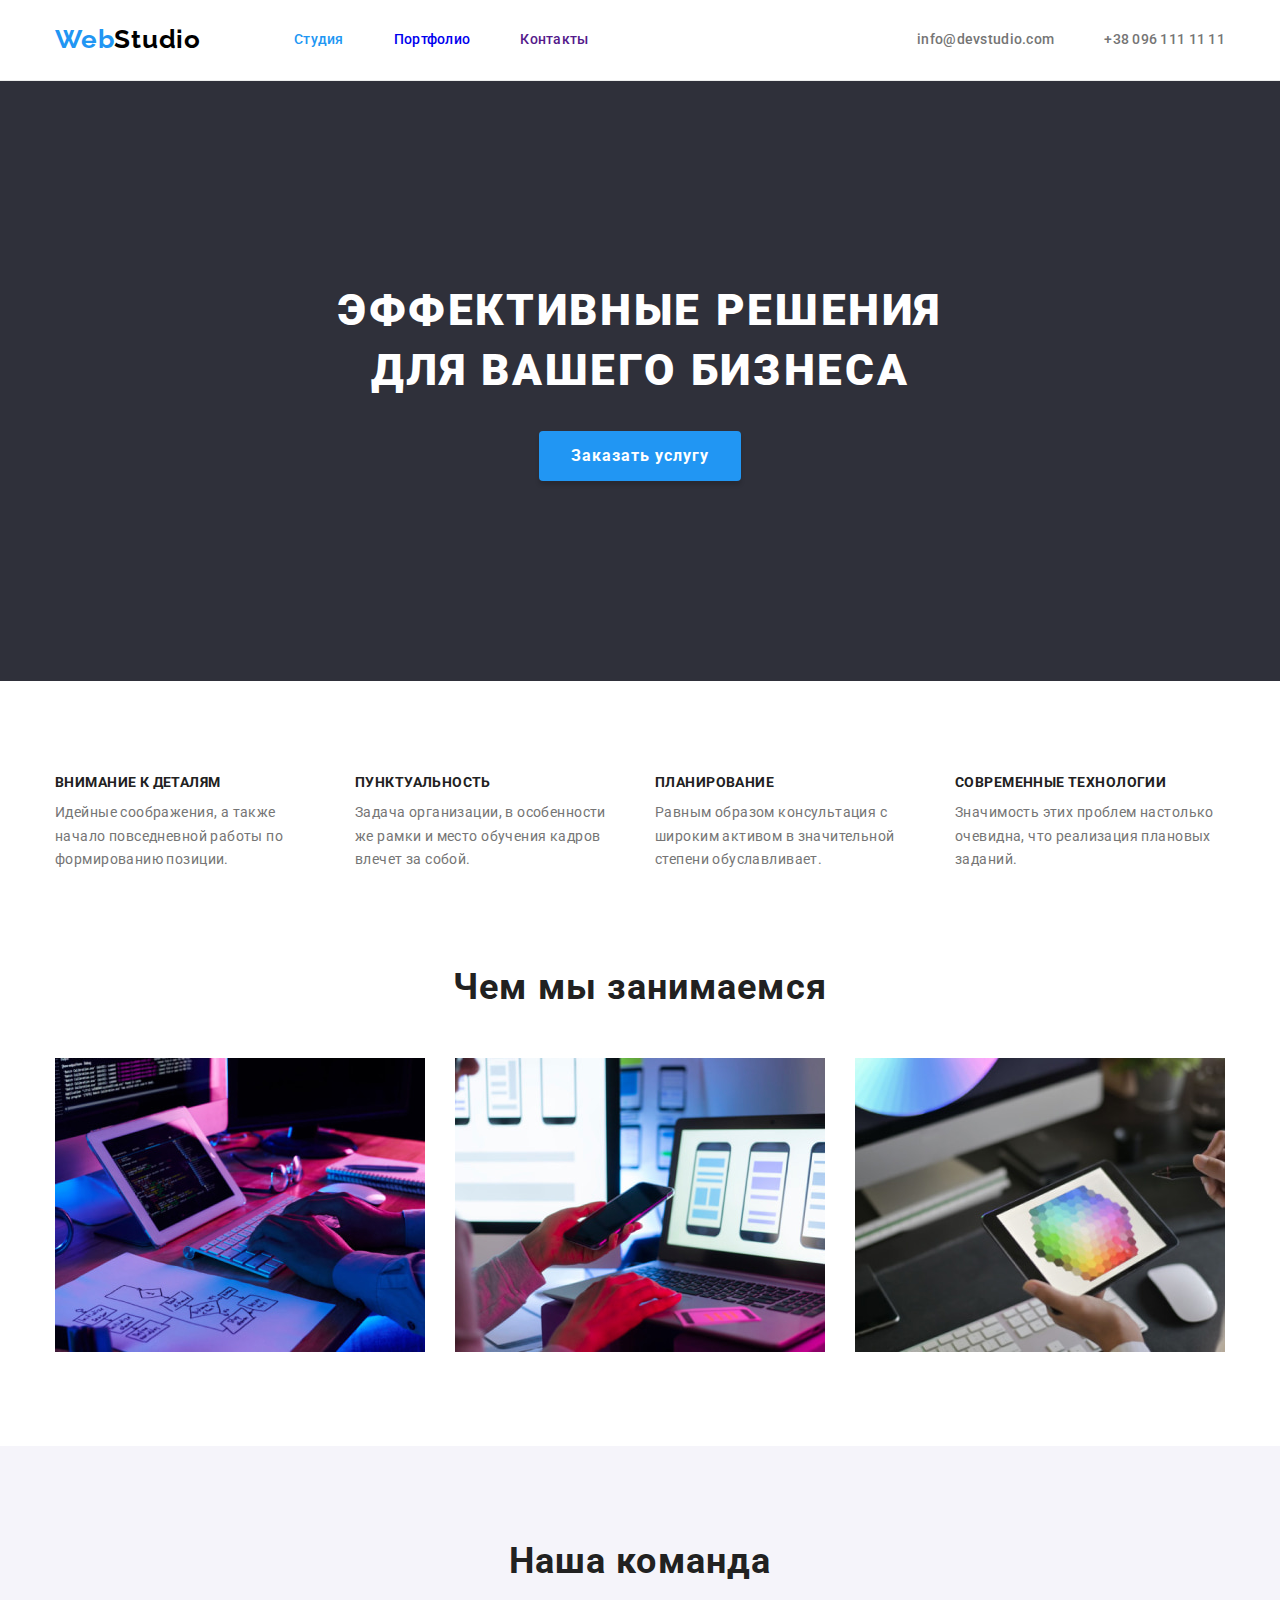
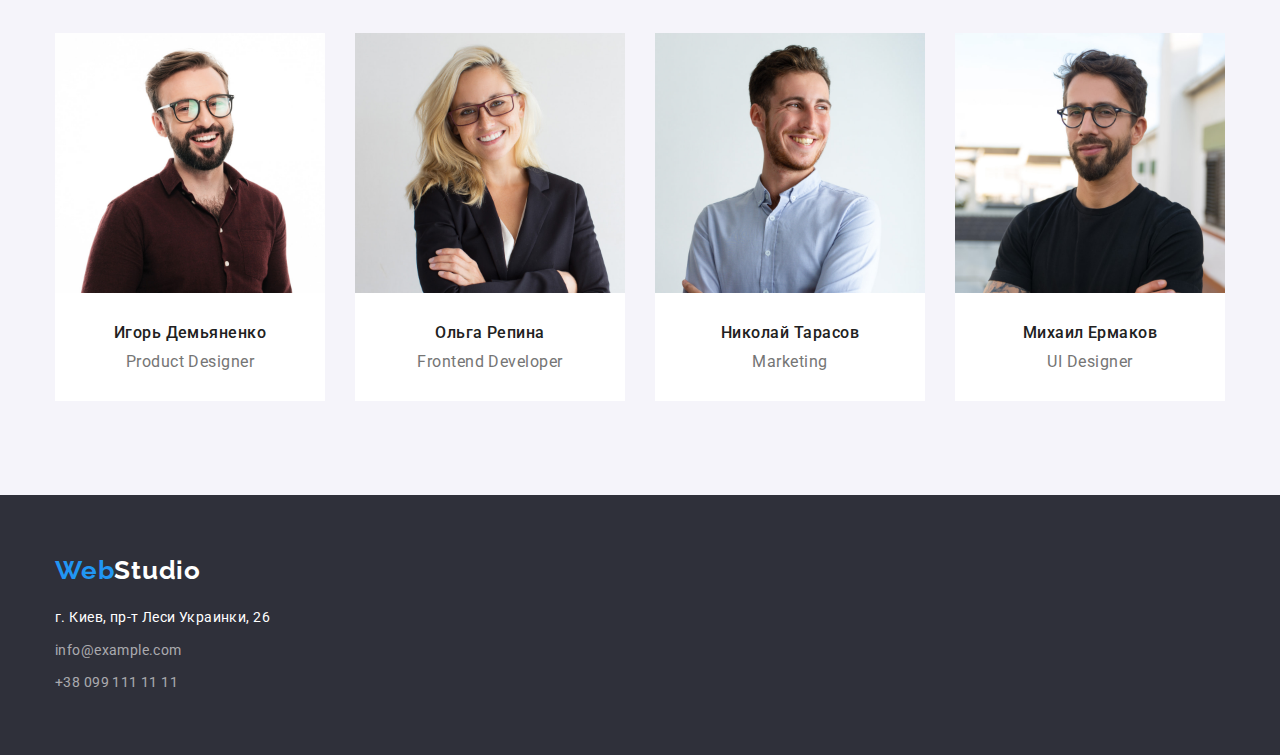
==== index.html @ 9bdc61c4 "0" ====
<!DOCTYPE html>
<html lang="en">
  <head>
    <meta charset="UTF-8" />
    <meta http-equiv="X-UA-Compatible" content="IE=edge" />
    <meta name="viewport" content="width=, initial-scale=1.0" />
    <link rel="preconnect" href="https://fonts.googleapis.com" />
    <link rel="preconnect" href="https://fonts.gstatic.com" crossorigin />
    <link
      href="https://fonts.googleapis.com/css2?family=Raleway:wght@700&family=Roboto:wght@400;500;700;900&display=swap"
      rel="stylesheet"
    />
    <link
      rel="stylesheet"
      href="https://cdnjs.cloudflare.com/ajax/libs/modern-normalize/1.1.0/modern-normalize.min.css"
    />
    <title>Document</title>
    <link rel="stylesheet" href="./css/styles.css" />
  </head>
  <body>
    <!-- header -->

    <header class="page-header">
      <div class="container header-flex">
        <nav class="nav">
          <a href="" class="logo"
            >Web<span class="logo-part-header">Studio</span></a
          >
          <ul class="site-nav">
            <li class="list nav-item">
              <a href="./index.html" class="link nav-link-current">Студия</a>
            </li>
            <li class="list nav-item">
              <a href="./portfolio.html" class="link">Портфолио</a>
            </li>
            <li class="list nav-item">
              <a href="" class="link">Контакты</a>
            </li>
          </ul>
        </nav>
        <ul class="contacts">
          <li class="list contact-item">
            <a href="info@devstudio.com" class="contact-link"
              >info@devstudio.com</a
            >
          </li>
          <li class="list contact-item">
            <a href="+380961111111" class="contact-link">+38 096 111 11 11</a>
          </li>
        </ul>
      </div>
    </header>

    <!-- main information -->

    <main>
      <section class="section-hero">
        <h1 class="title">
          ЭФФЕКТИВНЫЕ РЕШЕНИЯ<br />
          ДЛЯ ВАШЕГО бизнеса
        </h1>
        <button type="button" class="section-hero-btn">Заказать услугу</button>
      </section>
      <!-- our advantages -->
      <section class="section">
        <div class="container">
          <ul class="list our-advantages">
            <li class="item">
              <h3 class="section-title">ВНИМАНИЕ К ДЕТАЛЯМ</h3>
              <p class="section-text">
                Идейные соображения, а также начало повседневной работы по
                формированию позиции.
              </p>
            </li>
            <li class="item">
              <h3 class="section-title">ПУНКТУАЛЬНОСТЬ</h3>
              <p class="section-text">
                Задача организации, в особенности же рамки и место обучения
                кадров влечет за собой.
              </p>
            </li>
            <li class="item">
              <h3 class="section-title">ПЛАНИРОВАНИЕ</h3>
              <p class="section-text">
                Равным образом консультация с широким активом в значительной
                степени обуславливает.
              </p>
            </li>
            <li class="item">
              <h3 class="section-title">СОВРЕМЕННЫЕ ТЕХНОЛОГИИ</h3>
              <p class="section-text">
                Значимость этих проблем настолько очевидна, что реализация
                плановых заданий.
              </p>
            </li>
          </ul>
        </section>
<!-- what we are doing -->
        <section class="section-we-doing">
          <h2 class="section-title-big">Чем мы занимаемся</h2>
          <ul class="list img-working">
            <li class="img">
              <img
                src="./images/block-scheme-hands-netbook.jpg"
                alt="схема-работа-за-нетбуком"
                width="370"
              />
            </li>
            <li class="img">
              <img
                src="./images/cellphone-hands-laptop.jpg"
                alt="работа-за-смартфоном-ноутбуком"
                width="370"
              />
            </li>
            <li class="img">
              <img
                src="./images/hand-tablet.jpg"
                alt="работа-с-планшетом"
                width="370"
              />
            </li>
          </ul>
        </div>
      </section>
      <!-- our staff -->
      <section class="stuff-section">
        <div class="container">
          <h2 class="section-title-big">Наша команда</h2>
          <ul class="list stuff-cards">
            <li class="item">
              <article class="stuff-card">
                <img
                  src="./images/igor-demjanenko.jpg"
                  alt="фото-Игоря-Демьяненко"
                  width="270"
                />
                <div class="stuff-content">
                <h3 class="title-name">Игорь Демьяненко</h3>
                <p class="title-proffesion">Product Designer</p>
              </div>
              </article>
            </li>
            <li class="item">
              <article class="stuff-card">
                <img
                  src="./images/olga-repina.jpg"
                  alt="фото-Ольги-Репиной"
                  width="270"
                />
                <div class="stuff-content">
                <h3 class="title-name">Ольга Репина</h3>
                <p class="title-proffesion">Frontend Developer</p>
                </div>
              </article>
            </li>
            <li class="item">
              <article class="stuff-card">
                <img
                  src="./images/nikolay-tarasov.jpg"
                  alt="фото-Николая-Тарасова"
                  width="270"
                />
                <div class="stuff-content">
                <h3 class="title-name">Николай Тарасов</h3>
                <p class="title-proffesion">Marketing</p>
                </div>
              </article>
            </li>
            <li class="item">
              <article class="stuff-card">
                <img
                  src="./images/mihail-ermakov.jpg"
                  alt="фото-Михаила-Ермакова"
                  width="270"
                />
                <div class="stuff-content">
                <h3 class="title-name">Михаил Ермаков</h3>
                <p class="title-proffesion">UI Designer</p>
                </div>
              </article>
            </li>
          </ul>
        </div>
      </section>
    </main>
    <!-- Footer -->
    <footer class="footer">
      <div class="container footer-column">
        <a href="" class="logo logo-footer">
          Web<span class="logo-part-fotter">Studio</span></a
        >
        <address class="contacts footer-column">
          <p class="office-address">г. Киев, пр-т Леси Украинки, 26</p>

          <a href="mailto:info@example.com" class="contact-link-footer"
            >info@example.com</a
          >
          <a href="tel:+380991111111" class="contact-link-footer"
            >+38 099 111 11 11</a
          >
        </address>
      </div>
    </footer>
  </body>
</html>
---- css/styles.css ----
:root {
  --main-background: #e5e5e5;
  --dark-background: #2f303a;
  --white-color: #ffffff;
  --accent-color: #2196f3;
  --secondary-text: #212121;
  --main-text: #757575;
  --links-footer: rgba(255, 255, 255, 0.6);
}

body {
  background-color: var(--main-background);
  color: var(--main-text);
  font-family: Roboto, sans-serif;
}
h1,
h2,
h3,
h4,
h5,
h6,
ul,
p {
  margin: 0;
}
button {
  cursor: pointer;
}
.list {
  padding: 0;
  margin: 0;
  list-style: none;
}
.container {
  margin-left: auto;
  margin-right: auto;
  padding-right: 15px;
  padding-left: 15px;
  width: 1200px;
  
}
img {
  display: block;
}

/* header */

.header-flex {
  display: flex;
  justify-content: space-between;
}
.page-header {
  box-sizing: border-box;
  border-bottom: 1px solid #ececec;
  background-color: var(--white-color);
  color: var(--secondary-text);
}

/* logotype */

.logo {
  display: inline-block;
  padding-top: 24px;
  padding-bottom: 25px;
  font-family: Raleway;
  font-weight: bold;
  font-size: 26px;
  line-height: 1.19;
  letter-spacing: 0.03em;
  color: var(--accent-color);
  text-decoration: none;
}
.logo-part-header {
  color: #000;
}
.logo-part-fotter {
  color: #fff;
}

/* site navigation */

.nav {
  display: flex;
  align-items: center;
}
.site-nav {
  display: flex;
  padding-left: 93px;
  font-size: 14px;
  font-weight: 500;
  line-height: 1.14;
  letter-spacing: 0.02em;
}
.nav-item {
  padding-right: 50px;
  color: var(--secondary-text);
}
.nav-item:last-child {
  padding-right: 0;
}
.site-nav :hover,
.site-nav :focus {
  color: var(--accent-color);
}
.link {
  text-decoration: none;
  padding-top: 32px;
  padding-bottom: 32px;
}
.nav-link-current {
  color: var(--accent-color);
}

/* contacts */

.contacts {
  display: flex;
  margin-left: auto;
  margin: 0;
  padding: 0;
}
.contact-link {
  display: inline-block;
  padding-top: 32px;
  padding-bottom: 32px;
  font-weight: 500;
  font-size: 14px;
  line-height: 1.14;
  letter-spacing: 0.02em;
  color: var(--main-text);
  text-decoration: none;
  font-style: normal;
}
.contact-item {
  margin-right: 50px;
}
.contact-item:last-child {
  margin-right: 0;
}
/* section-hero */
.section-hero {
  padding-top: 200px;
  padding-bottom: 200px;
  text-align: center;
  background-color: var(--dark-background);
  color: var(--white-color);
}
.title {
  margin-top: 0;
  margin-bottom: 30px;
  text-transform: uppercase;
  font-size: 44px;
  font-weight: 900;
  line-height: 1.36;
  letter-spacing: 0.06em;
  color: var(--white-color);
}

/* button hero */

.section-hero-btn {
  border: 0;
  padding: 10px 32px;
  text-align: center;
  background-color: var(--accent-color);
  height: 50px;
  min-width: 200px;
  border-radius: 4px;
  box-shadow: 0px 4px 4px 0px #00000026;

  /* text */

  font-family: inherit;
  font-size: 16px;
  font-weight: 700;
  line-height: 1.88;
  letter-spacing: 0.06em;
  color: var(--white-color);
}
.section-hero-btn:hover,
.section-hero-btn :focus {
  background: #188ce8;
  box-shadow: 0px 4px 4px 0px #00000026;
}

/* section */

.section {
  padding-top: 94px;
  padding-bottom: 94px;
  background: var(--white-color);
}


/* our advantages */

.our-advantages {
  display: flex;
}
.section-title {
  text-align: left;
  margin-top: 0;
  margin-bottom: 10px;
  text-transform: uppercase;
  font-size: 14px;
  font-weight: 700;
  line-height: 1.14;
  letter-spacing: 0.03em;
  color: var(--secondary-text);
}
.section-text {
  text-align: left;
  font-size: 14px;
  line-height: 1.71;
  letter-spacing: 0.03em;
  color: var(--main-text);
}
.section-text:not(:last-child) {
  margin-left: 30px;
}
.section-we-doing {
  padding-bottom: 94px;
  background: var(--white-color);
}

.img-working {
  display: flex;
  justify-content: center;
}
.section-title-big {
  text-align: center;
  margin-top: 0;
  margin-bottom: 50px;
  font-size: 36px;
  font-weight: 700;
  line-height: 1.17;
  letter-spacing: 0.03em;
  color: var(--secondary-text);
}

/* our stuff */
.stuff-section {
  padding-top: 94px;
  padding-bottom: 94px;
  background: #F5F4FA;

}
.item {
  width: 270px;
  text-align: center;
  
}
.item:not(:last-child) {
  margin-right: 30px;
}
.img:not(:last-child) {
  margin-right: 30px;
}
.stuff-cards {
  display: flex;
}
.stuff-card {
  border-style: none;
  border-radius: 0px 0px 4px 4px;
}
.stuff-content {
  padding: 30px 0;
  background: var(--white-color);
}
.title-name {
 
  margin-bottom: 10px;
  font-size: 16px;
  font-weight: 500;
  line-height: 1.19;
  letter-spacing: 0.03em;
  color: var(--secondary-text);
}
.title-proffesion {
  
  font-size: 16px;
  font-weight: 400;
  line-height: 1.19;
  letter-spacing: 0.03em;
  color: var(--main-text);
}

/* footer */

.footer-column {
  flex-direction: column;
}
.footer {
  padding-top: 60px;
  padding-bottom: 60px;
  background-color: var(--dark-background);
}
.office-address {
  color: var(--white-color);
  font-size: 14px;
  font-weight: 400;
  line-height: 1.71;
  letter-spacing: 0.03em;
  font-style: normal;
}
.contact-link-footer {
  margin-top: 9px;
  font-size: 14px;
  font-weight: 400;
  line-height: 1.71;
  letter-spacing: 0.03em;
  color: var(--links-footer);
  text-decoration: none;
  font-style: normal;
}
.contacts :hover,
.contacts :focus {
  color: var(--accent-color);
}
.logo-footer {
  padding: 0;
  margin-top: 0;
  margin-bottom: 20px;
}

/* portfolio navigation */

.portfolio-nav {
  margin-top: 0;
  margin-bottom: 50px;
  display: flex;
  justify-content: center;
  padding: 0;
}
.portfolio-btn:not(:last-child) {
  margin-right: 8px;
}
.portfolio-nav .portfolio-nav-btn {
  border: 0;
  display: inline-block;
 
  padding: 6px 22px;
  text-align: center;
  border-radius: 4px;
  background: #f5f4fa;
  /* text */
  font-family: inherit;
  font-size: 16px;
  font-weight: 500;
  line-height: 1.63;
  letter-spacing: 0.03em;
  color: var(--secondary-text);
}

.portfolio-btn :hover,
.portfolio-btn :focus {
  background: var(--accent-color);
  box-shadow: 0px 2px 2px 0px #0000001f;

  box-shadow: 0px 1px 2px 0px #00000014;

  box-shadow: 0px 3px 1px 0px #0000001a;
  /* text */
  color: var(--white-color);
}

/* our works */

.work-content {
  padding: 20px 24px;
  width: 370px;
  background: var(--white-color);
  border: 1px solid #eeeeee;
  box-sizing: border-box;
}
.card-works {
  margin-top: -15px;
  margin-left: -15px;
  width: 1200px;
  display: flex;
  flex-wrap: wrap;
 
}
.card-works > .item-works {
  width: 370px;
  background: var(--white-color);

  margin: 15px;
  
  flex-basis: calc(100% / 3 - 30px);
  box-sizing: border-box;
}
.link-works {
  text-decoration: none;
}
.work-title {
  margin-bottom: 4px;
  font-size: 18px;
  font-weight: 700;
  line-height: 2;
  letter-spacing: 0.06em;
  color: var(--secondary-text);
}
.work-kind {
  font-size: 16px;
  line-height: 1.88;
  letter-spacing: 0.03em;
  color: var(--main-text);
}
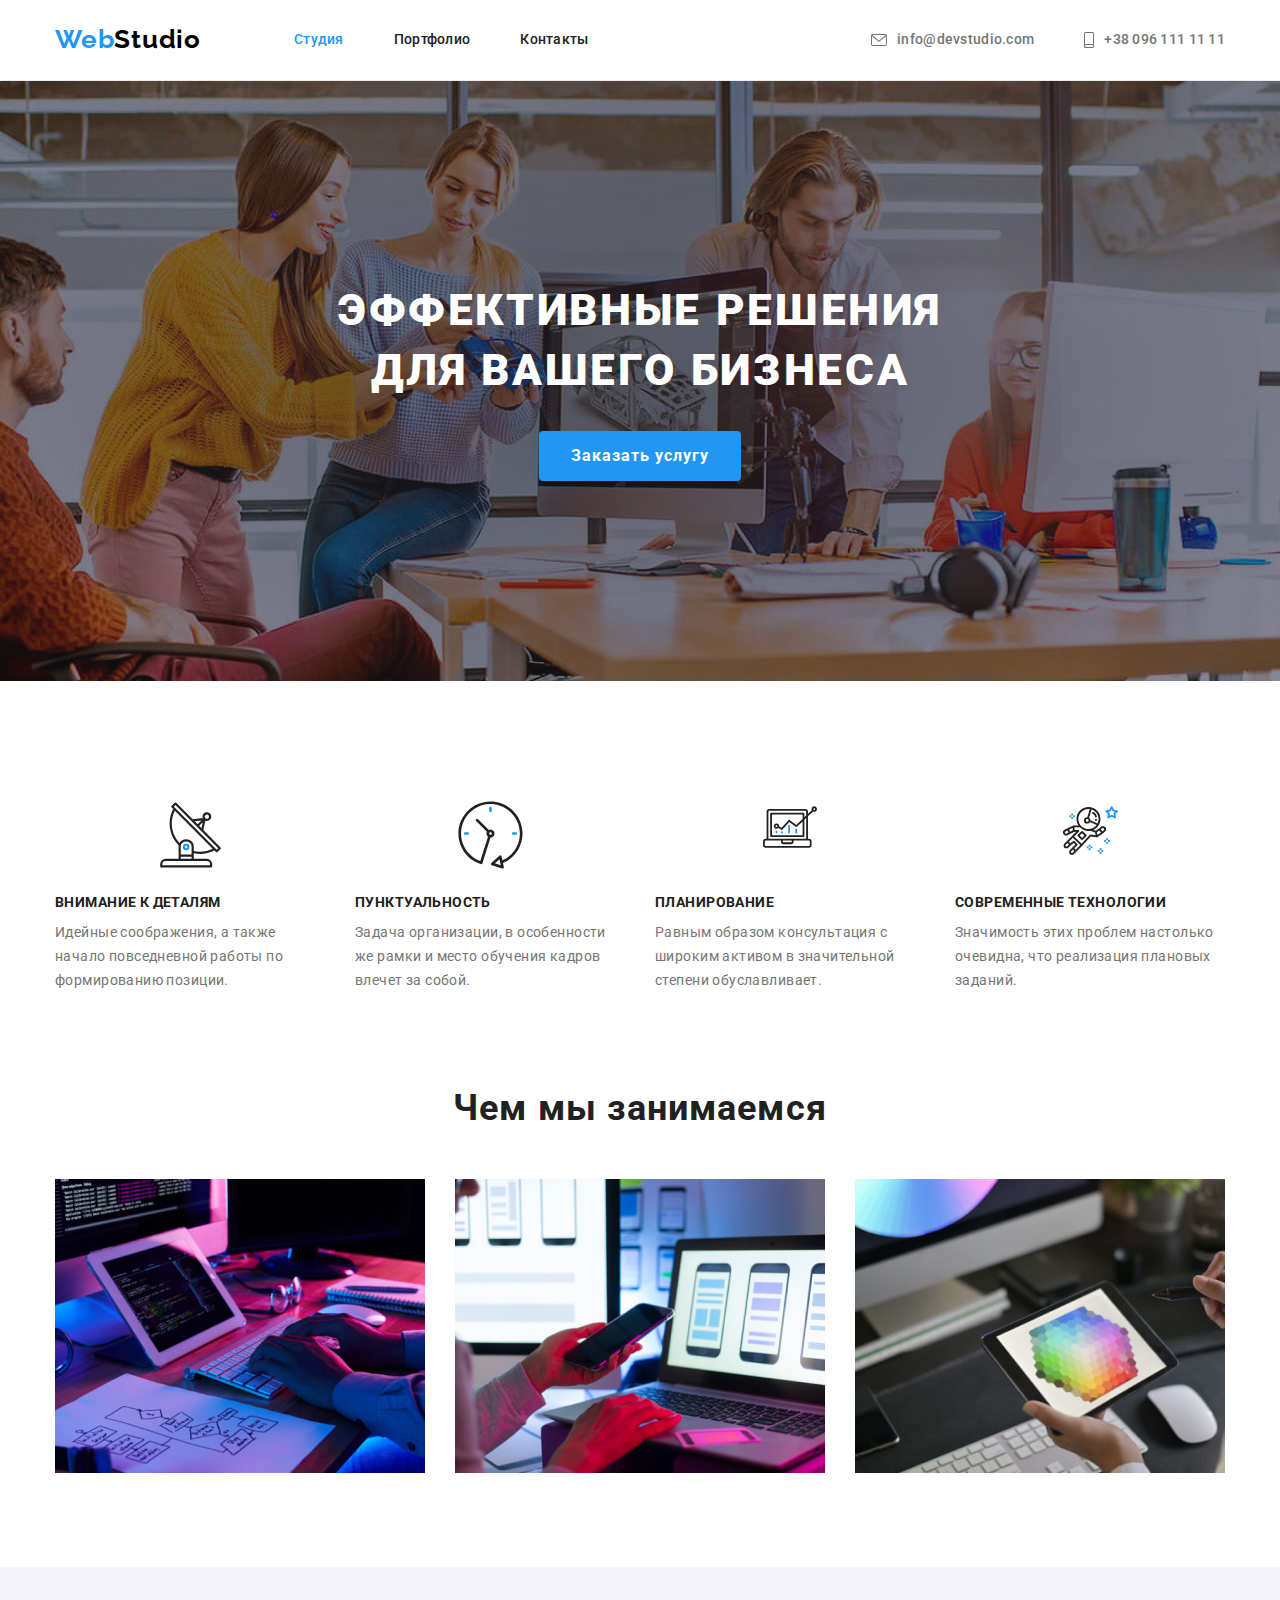
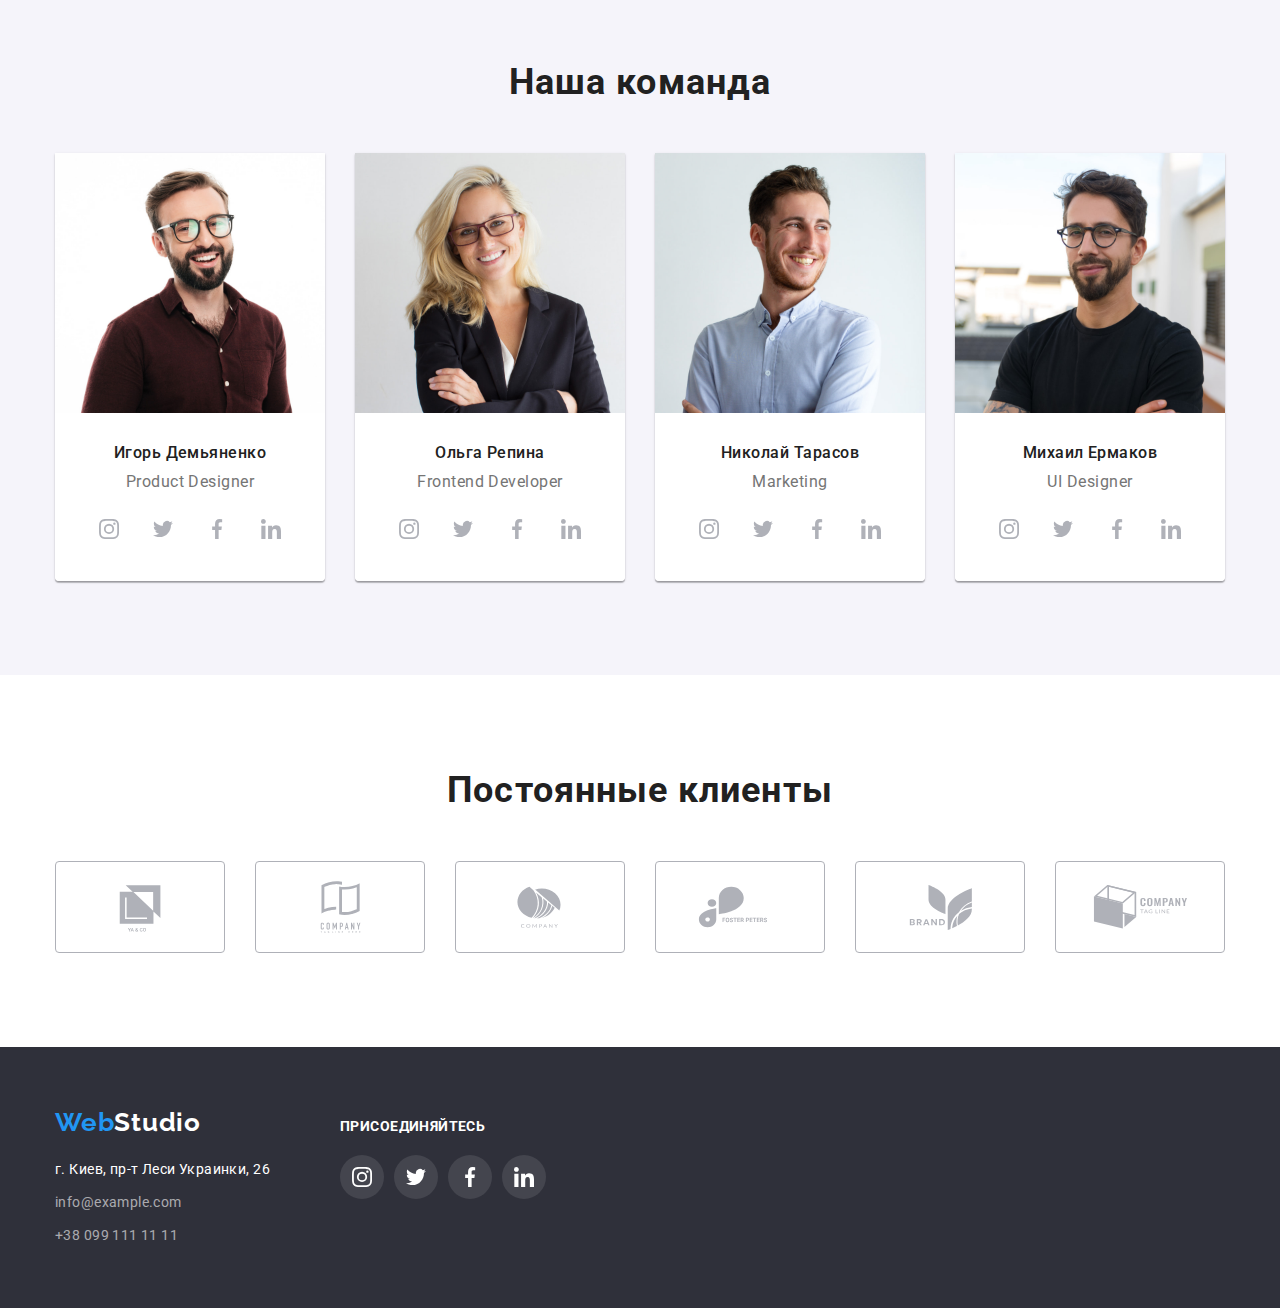
==== commit de5a70f0: "done" ====
--- a/index.html
+++ b/index.html
@@ -23,7 +23,7 @@
     <header class="page-header">
       <div class="container header-flex">
         <nav class="nav">
-          <a href="" class="logo"
+          <a href="#" class="logo"
             >Web<span class="logo-part-header">Studio</span></a
           >
           <ul class="site-nav">
@@ -34,18 +34,26 @@
               <a href="./portfolio.html" class="link">Портфолио</a>
             </li>
             <li class="list nav-item">
-              <a href="" class="link">Контакты</a>
+              <a href="#" class="link">Контакты</a>
             </li>
           </ul>
         </nav>
-        <ul class="contacts">
+        <ul class="contacts-row">
           <li class="list contact-item">
-            <a href="info@devstudio.com" class="contact-link"
-              >info@devstudio.com</a
-            >
+            <a href="mailto:info@devstudio.com" class="contacts contact-link">
+              <svg class="icon-envelope" width="16" height="12">
+                <use href="./images/icons.svg#icon-envelope"></use>
+              </svg>
+              info@devstudio.com
+            </a>
           </li>
           <li class="list contact-item">
-            <a href="+380961111111" class="contact-link">+38 096 111 11 11</a>
+            <a href="tel:+380961111111" class="contacts contact-link">
+              <svg class="icon-smartphone" width="10" height="16">
+                <use href="./images/icons.svg#icon-smartphone"></use>
+              </svg>
+              +38 096 111 11 11
+            </a>
           </li>
         </ul>
       </div>
@@ -61,11 +69,19 @@
         </h1>
         <button type="button" class="section-hero-btn">Заказать услугу</button>
       </section>
+
       <!-- our advantages -->
+
       <section class="section">
         <div class="container">
           <ul class="list our-advantages">
             <li class="item">
+              <div class="icon-box">
+                <svg class="icon-antenna" width="65" height="70">
+                  <use href="./images/icons.svg#icon-antenna"></use>
+                </svg>
+              </div>
+
               <h3 class="section-title">ВНИМАНИЕ К ДЕТАЛЯМ</h3>
               <p class="section-text">
                 Идейные соображения, а также начало повседневной работы по
@@ -73,6 +89,11 @@
               </p>
             </li>
             <li class="item">
+              <div class="icon-box">
+                <svg class="icon-clock" width="67" height="70">
+                  <use href="./images/icons.svg#icon-clock"></use>
+                </svg>
+              </div>
               <h3 class="section-title">ПУНКТУАЛЬНОСТЬ</h3>
               <p class="section-text">
                 Задача организации, в особенности же рамки и место обучения
@@ -80,6 +101,11 @@
               </p>
             </li>
             <li class="item">
+              <div class="icon-box">
+                <svg class="icon-diagram" width="70" height="54">
+                  <use href="./images/icons.svg#icon-diagram"></use>
+                </svg>
+              </div>
               <h3 class="section-title">ПЛАНИРОВАНИЕ</h3>
               <p class="section-text">
                 Равным образом консультация с широким активом в значительной
@@ -87,6 +113,11 @@
               </p>
             </li>
             <li class="item">
+              <div class="icon-box">
+                <svg class="icon-astronaut" width="55" height="61">
+                  <use href="./images/icons.svg#icon-astronaut"></use>
+                </svg>
+              </div>
               <h3 class="section-title">СОВРЕМЕННЫЕ ТЕХНОЛОГИИ</h3>
               <p class="section-text">
                 Значимость этих проблем настолько очевидна, что реализация
@@ -94,9 +125,13 @@
               </p>
             </li>
           </ul>
-        </section>
-<!-- what we are doing -->
-        <section class="section-we-doing">
+        </div>
+      </section>
+
+      <!-- what we are doing -->
+
+      <section class="section-we-doing">
+        <div class="container">
           <h2 class="section-title-big">Чем мы занимаемся</h2>
           <ul class="list img-working">
             <li class="img">
@@ -123,60 +158,160 @@
           </ul>
         </div>
       </section>
+
       <!-- our staff -->
-      <section class="stuff-section">
+
+      <section class="staff-section">
         <div class="container">
           <h2 class="section-title-big">Наша команда</h2>
-          <ul class="list stuff-cards">
-            <li class="item">
-              <article class="stuff-card">
+          <ul class="list staff-cards">
+            <li class="staff-item">
+              <article class="staff-card">
                 <img
                   src="./images/igor-demjanenko.jpg"
                   alt="фото-Игоря-Демьяненко"
                   width="270"
                 />
-                <div class="stuff-content">
-                <h3 class="title-name">Игорь Демьяненко</h3>
-                <p class="title-proffesion">Product Designer</p>
-              </div>
+                <div class="staff-content">
+                  <h3 class="title-name">Игорь Демьяненко</h3>
+                  <p class="title-proffesion">Product Designer</p>
+                  <div class="icons-social-box">
+                    
+                      <a href="#" class="social-link">
+                        <svg width="20" height="20">
+                          <use href="./images/icons.svg#icon-instagram"></use>
+                        </svg>
+                      </a>
+                    
+                    
+                      <a href="#" class="social-link">
+                        <svg width="20" height="20">
+                          <use href="./images/icons.svg#icon-twitter"></use>
+                        </svg>
+                      </a>
+                    
+                    
+                      <a href="#" class="social-link">
+                        <svg width="20" height="20">
+                          <use href="./images/icons.svg#icon-facebook"></use>
+                        </svg>
+                      </a>
+                    
+                    
+                      <a href="#" class="social-link">
+                        <svg width="20" height="20">
+                          <use href="./images/icons.svg#icon-linkedin"></use>
+                        </svg>
+                      </a>
+                    
+                    </div>
+                </div>
               </article>
             </li>
-            <li class="item">
-              <article class="stuff-card">
+            <li class="staff-item">
+              <article class="staff-card">
                 <img
                   src="./images/olga-repina.jpg"
                   alt="фото-Ольги-Репиной"
                   width="270"
                 />
-                <div class="stuff-content">
-                <h3 class="title-name">Ольга Репина</h3>
-                <p class="title-proffesion">Frontend Developer</p>
+                <div class="staff-content">
+                  <h3 class="title-name">Ольга Репина</h3>
+                  <p class="title-proffesion">Frontend Developer</p>
+                  <div class="icons-social-box">
+                    <a href="#" class="social-link">
+                      <svg width="20" height="20">
+                        <use href="./images/icons.svg#icon-instagram"></use>
+                      </svg>
+                    </a>
+                    <a href="#" class="social-link">
+                      <svg width="20" height="20">
+                        <use href="./images/icons.svg#icon-twitter"></use>
+                      </svg>
+                    </a>
+                    <a href="#" class="social-link">
+                      <svg width="20" height="20">
+                        <use href="./images/icons.svg#icon-facebook"></use>
+                      </svg>
+                    </a>
+                    <a href="#" class="social-link">
+                      <svg width="20" height="20">
+                        <use href="./images/icons.svg#icon-linkedin"></use>
+                      </svg>
+                    </a>
+                  </div>
                 </div>
               </article>
             </li>
-            <li class="item">
-              <article class="stuff-card">
+            <li class="staff-item">
+              <article class="staff-card">
                 <img
                   src="./images/nikolay-tarasov.jpg"
                   alt="фото-Николая-Тарасова"
                   width="270"
                 />
-                <div class="stuff-content">
-                <h3 class="title-name">Николай Тарасов</h3>
-                <p class="title-proffesion">Marketing</p>
+                <div class="staff-content">
+                  <h3 class="title-name">Николай Тарасов</h3>
+                  <p class="title-proffesion">Marketing</p>
+                  <div class="icons-social-box">
+                    <a href="#" class="social-link">
+                      <svg width="20" height="20">
+                        <use href="./images/icons.svg#icon-instagram"></use>
+                      </svg>
+                    </a>
+                    <a href="#" class="social-link">
+                      <svg width="20" height="20">
+                        <use href="./images/icons.svg#icon-twitter"></use>
+                      </svg>
+                    </a>
+                    <a href="#" class="social-link">
+                      <svg width="20" height="20">
+                        <use href="./images/icons.svg#icon-facebook"></use>
+                      </svg>
+                    </a>
+                    <a href="#" class="social-link">
+                      <svg width="20" height="20">
+                        <use href="./images/icons.svg#icon-linkedin"></use>
+                      </svg>
+                    </a>
+                  </div>
                 </div>
               </article>
             </li>
-            <li class="item">
-              <article class="stuff-card">
+            <li class="staff-item">
+              <article class="staff-card">
                 <img
                   src="./images/mihail-ermakov.jpg"
                   alt="фото-Михаила-Ермакова"
                   width="270"
                 />
-                <div class="stuff-content">
-                <h3 class="title-name">Михаил Ермаков</h3>
-                <p class="title-proffesion">UI Designer</p>
+                <div class="staff-content">
+                  <h3 class="title-name">Михаил Ермаков</h3>
+                  <p class="title-proffesion">UI Designer</p>
+                  <div class="icons-social-box">
+                    <a href="#" class="social-link">
+                      <div class="social-icon-box">
+                        <svg width="20" height="20">
+                          <use href="./images/icons.svg#icon-instagram"></use>
+                        </svg>
+                      </div>
+                    </a>
+                    <a href="#" class="social-link">
+                      <svg width="20" height="20">
+                        <use href="./images/icons.svg#icon-twitter"></use>
+                      </svg>
+                    </a>
+                    <a href="#" class="social-link">
+                      <svg width="20" height="20">
+                        <use href="./images/icons.svg#icon-facebook"></use>
+                      </svg>
+                    </a>
+                    <a href="#" class="social-link">
+                      <svg width="20" height="20">
+                        <use href="./images/icons.svg#icon-linkedin"></use>
+                      </svg>
+                    </a>
+                  </div>
                 </div>
               </article>
             </li>
@@ -184,22 +319,91 @@
         </div>
       </section>
     </main>
+
+    <!-- Regular customers -->
+
+    <section class="section">
+      <h2 class="section-title-big">Постоянные клиенты</h2>
+      <div class="container">
+        <div class="icons-customers">
+          <a href="#" class="reg-customer-link">
+            <svg width="106" height="60">
+              <use href="./images/icons.svg#icon-yaco"></use>
+            </svg>
+          </a>
+          <a href="#" class="reg-customer-link">
+            <svg width="106" height="60">
+              <use href="./images/icons.svg#icon-company-taggline"></use>
+            </svg>
+          </a>
+          <a href="#" class="reg-customer-link">
+            <svg width="106" height="60">
+              <use href="./images/icons.svg#icon-company"></use>
+            </svg>
+          </a>
+          <a href="#" class="reg-customer-link">
+            <svg width="106" height="60">
+              <use href="./images/icons.svg#icon-foster-peters"></use>
+            </svg>
+          </a>
+          <a href="#" class="reg-customer-link">
+            <svg width="106" height="60">
+              <use href="./images/icons.svg#icon-brand"></use>
+            </svg>
+          </a>
+          <a href="#" class="reg-customer-link">
+            <svg width="106" height="60">
+              <use href="./images/icons.svg#icon-cube"></use>
+            </svg>
+          </a>
+        </div>
+      </div>
+    </section>
+
     <!-- Footer -->
     <footer class="footer">
-      <div class="container footer-column">
-        <a href="" class="logo logo-footer">
-          Web<span class="logo-part-fotter">Studio</span></a
-        >
-        <address class="contacts footer-column">
-          <p class="office-address">г. Киев, пр-т Леси Украинки, 26</p>
-
-          <a href="mailto:info@example.com" class="contact-link-footer"
-            >info@example.com</a
+      <div class="container footer-bloks">
+        <div class="footer-column">
+          <a href="" class="logo logo-footer">
+            Web<span class="logo-part-fotter">Studio</span></a
           >
-          <a href="tel:+380991111111" class="contact-link-footer"
-            >+38 099 111 11 11</a
-          >
-        </address>
+          <address class="footer-column">
+            <p class="office-address">г. Киев, пр-т Леси Украинки, 26</p>
+            <a
+              href="mailto:info@example.com"
+              class="contacts contact-link-footer"
+              >info@example.com</a
+            >
+            <a href="tel:+380991111111" class="contacts contact-link-footer"
+              >+38 099 111 11 11</a
+            >
+          </address>
+        </div>
+        <div class="footer-join-us">
+          <h3 class="section-title footer-white-title">присоединяйтесь</h3>
+          <div class="icons-social-box">
+            <a href="#" class="social-link social-icon-rgb">
+              <svg width="20" height="20">
+                <use href="./images/icons.svg#icon-instagram"></use>
+              </svg>
+            </a>
+            <a href="#" class="social-link social-icon-rgb">
+              <svg width="20" height="20">
+                <use href="./images/icons.svg#icon-twitter"></use>
+              </svg>
+            </a>
+            <a href="#" class="social-link social-icon-rgb">
+              <svg width="20" height="20">
+                <use href="./images/icons.svg#icon-facebook"></use>
+              </svg>
+            </a>
+            <a href="#" class="social-link social-icon-rgb">
+              <svg width="20" height="20">
+                <use href="./images/icons.svg#icon-linkedin"></use>
+              </svg>
+            </a>
+          </div>
+        </div>
       </div>
     </footer>
   </body>
--- a/css/styles.css
+++ b/css/styles.css
@@ -1,4 +1,5 @@
 :root {
+  --advanages-icon-bgn: #F5F4FA
   --main-background: #e5e5e5;
   --dark-background: #2f303a;
   --white-color: #ffffff;
@@ -6,8 +7,8 @@
   --secondary-text: #212121;
   --main-text: #757575;
   --links-footer: rgba(255, 255, 255, 0.6);
-}
-
+  --social-icon: #AFB1B8;
+}
 body {
   background-color: var(--main-background);
   color: var(--main-text);
@@ -37,7 +38,6 @@
   padding-right: 15px;
   padding-left: 15px;
   width: 1200px;
-  
 }
 img {
   display: block;
@@ -106,6 +106,7 @@
   text-decoration: none;
   padding-top: 32px;
   padding-bottom: 32px;
+  color: var(--secondary-text);
 }
 .nav-link-current {
   color: var(--accent-color);
@@ -113,11 +114,14 @@
 
 /* contacts */
 
+.contacts-row {
+  display: flex;
+  margin-left: auto;
+}
 .contacts {
-  display: flex;
-  margin-left: auto;
-  margin: 0;
+    margin: 0;
   padding: 0;
+  color: var(--main-text);
 }
 .contact-link {
   display: inline-block;
@@ -130,21 +134,44 @@
   color: var(--main-text);
   text-decoration: none;
   font-style: normal;
-}
+  display: flex;
+  align-items: center;
+  fill: var(--main-text);
+}
+
+.icon-envelope {
+  margin-right: 10px;
+  }
+  .icon-smartphone {
+  margin-right: 10px;
+  }
 .contact-item {
   margin-right: 50px;
 }
 .contact-item:last-child {
   margin-right: 0;
 }
+
 /* section-hero */
+
 .section-hero {
   padding-top: 200px;
   padding-bottom: 200px;
   text-align: center;
+  background-image: radial-gradient(ellipse at center,
+     rgba(47, 48, 58, 0.5),
+        rgba(115, 115, 117, 0.1)),
+         url(../images/background-pic.jpg);
   background-color: var(--dark-background);
+  background-repeat: no-repeat;
   color: var(--white-color);
-}
+  height: 600px;
+  max-width: 1600px;
+  margin-left: auto;
+  margin-right: auto;
+  background-size: cover;
+  background-position: center;
+  }
 .title {
   margin-top: 0;
   margin-bottom: 30px;
@@ -178,7 +205,7 @@
   color: var(--white-color);
 }
 .section-hero-btn:hover,
-.section-hero-btn :focus {
+.section-hero-btn:focus {
   background: #188ce8;
   box-shadow: 0px 4px 4px 0px #00000026;
 }
@@ -194,6 +221,20 @@
 
 /* our advantages */
 
+.icon-box{
+  width: 270px;
+  height: 120px;
+  padding: 25px 0;
+  background: var(--advanages-icon-bgn);
+  border-radius: 4px;
+}
+.item {
+  width: 270px;
+  text-align: center;
+}
+.item:not(:last-child) {
+  margin-right: 30px;
+}
 .our-advantages {
   display: flex;
 }
@@ -222,7 +263,6 @@
   padding-bottom: 94px;
   background: var(--white-color);
 }
-
 .img-working {
   display: flex;
   justify-content: center;
@@ -237,39 +277,44 @@
   letter-spacing: 0.03em;
   color: var(--secondary-text);
 }
-
-/* our stuff */
-.stuff-section {
+.icon-antenna {
+  fill: var(--secondary-text);
+}
+
+/* our staff */
+
+.staff-section {
   padding-top: 94px;
   padding-bottom: 94px;
   background: #F5F4FA;
-
-}
-.item {
-  width: 270px;
-  text-align: center;
+}
+  .staff-item {
+    width: 270px;
+    text-align: center;
   
-}
-.item:not(:last-child) {
-  margin-right: 30px;
-}
+  }
+  .staff-item:not(:last-child) {
+    margin-right: 30px;
+  }
 .img:not(:last-child) {
   margin-right: 30px;
 }
-.stuff-cards {
-  display: flex;
-}
-.stuff-card {
+.staff-cards {
+  display: flex; 
+}
+.staff-card {
   border-style: none;
+  
   border-radius: 0px 0px 4px 4px;
-}
-.stuff-content {
+  box-shadow: 0px 1px 3px rgba(0, 0, 0, 0.12), 0px 1px 1px rgba(0, 0, 0, 0.14), 0px 2px 1px rgba(0, 0, 0, 0.2);
+  }
+.staff-content {
   padding: 30px 0;
   background: var(--white-color);
+  border-radius: 0px 0px 4px 4px;
 }
 .title-name {
- 
-  margin-bottom: 10px;
+   margin-bottom: 10px;
   font-size: 16px;
   font-weight: 500;
   line-height: 1.19;
@@ -277,17 +322,88 @@
   color: var(--secondary-text);
 }
 .title-proffesion {
-  
   font-size: 16px;
   font-weight: 400;
   line-height: 1.19;
   letter-spacing: 0.03em;
+  margin-bottom: 16px;
   color: var(--main-text);
 }
+.social-link {
+  display: block; 
+  text-decoration: none;
+  margin-right: 10px;
+  fill: var(--social-icon);
+  height: 44px;
+  width: 44px;
+  border-radius: 50%;
+  background: var(--white-color);
+  padding: 12px;
+ }
+.social-link:last-child {
+  margin-right: 0;
+}
+.social-link:hover,
+.social-link:focus {
+  fill: var(--white-color);
+  background-color: var(--accent-color);
+}  
+.icons-social-box {
+  display: flex;
+  justify-content: center;
+ }
+
+/* Regular customers */
+
+.reg-customer-link {
+  display: block;
+  text-decoration: none;
+  margin-right: 30px;
+  fill: var(--social-icon);
+  width: 170px;
+  height: 92px;
+  padding: 16px 32px;
+  background: var(--white-color);
+  border: 1px solid var(--social-icon);
+  box-sizing: border-box;
+  border-radius: 4px;
+}
+.reg-customer-link:last-child {
+  margin-right: 0;
+}
+.reg-customer-link:hover,
+.reg-customer-link:focus {
+  border: 1px solid var(--accent-color);
+  fill: var(--accent-color);
+} 
+.icons-customers {
+  display: flex;
+  align-content: center;
+  justify-content: center; 
+}
 
 /* footer */
 
+.social-icon-rgb {
+  background: rgba(255, 255, 255, 0.1);
+  fill: var(--white-color);
+}
+.footer-bloks {
+  display: flex;
+}
+.footer-join-us {
+  display: flex;
+  flex-direction: column;
+  margin-left: 70px;
+  margin-right: auto;
+}
+.footer-white-title {
+  padding-top: 12px;
+  margin-bottom: 20px;
+  color: var(--white-color);
+}
 .footer-column {
+  display: flex;
   flex-direction: column;
 }
 .footer {
@@ -313,10 +429,11 @@
   text-decoration: none;
   font-style: normal;
 }
-.contacts :hover,
-.contacts :focus {
+.contacts:hover,
+.contacts:focus {
   color: var(--accent-color);
-}
+  fill: var(--accent-color);
+  }
 .logo-footer {
   padding: 0;
   margin-top: 0;
@@ -338,7 +455,6 @@
 .portfolio-nav .portfolio-nav-btn {
   border: 0;
   display: inline-block;
- 
   padding: 6px 22px;
   text-align: center;
   border-radius: 4px;
@@ -351,7 +467,6 @@
   letter-spacing: 0.03em;
   color: var(--secondary-text);
 }
-
 .portfolio-btn :hover,
 .portfolio-btn :focus {
   background: var(--accent-color);
@@ -379,19 +494,22 @@
   width: 1200px;
   display: flex;
   flex-wrap: wrap;
- 
-}
+ }
 .card-works > .item-works {
   width: 370px;
   background: var(--white-color);
-
   margin: 15px;
-  
-  flex-basis: calc(100% / 3 - 30px);
+    flex-basis: calc(100% / 3 - 30px);
   box-sizing: border-box;
 }
 .link-works {
   text-decoration: none;
+  display: block;
+} 
+.link-works:hover,
+.link-works:focus {
+
+  box-shadow: 0px 1px 1px rgba(0, 0, 0, 0.12), 0px 4px 4px rgba(0, 0, 0, 0.06), 1px 4px 6px rgba(0, 0, 0, 0.16);
 }
 .work-title {
   margin-bottom: 4px;
